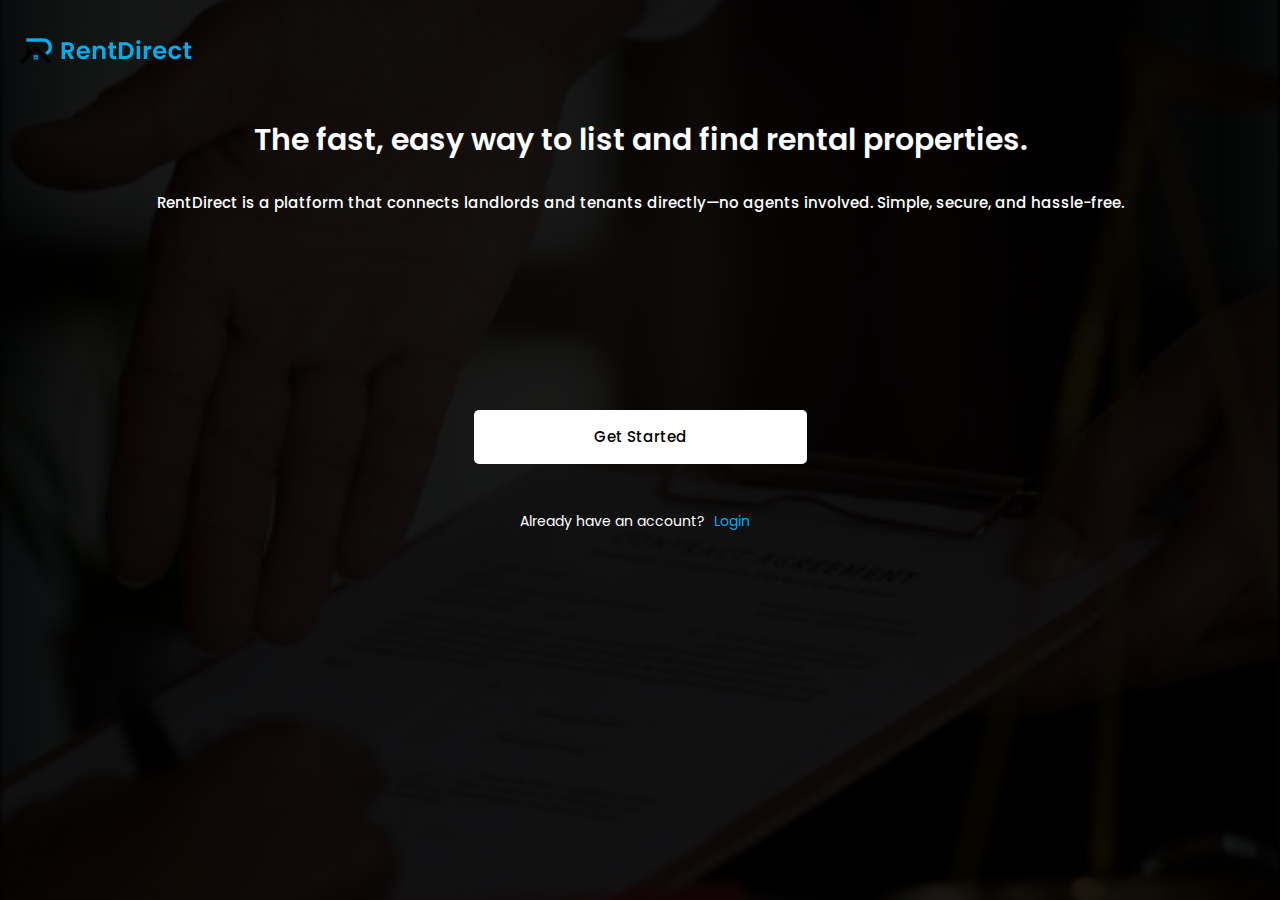
==== index.html @ 399e57b6 "main" ====
<!DOCTYPE html>
<html lang="en">
<head>
    <meta charset="UTF-8">
    <meta name="viewport" content="width=device-width, initial-scale=1.0">
    <link rel="stylesheet" href="styles.css">
    <link rel="icon" href="Frame 1171276076.png">
    <link rel="preconnect" href="https://fonts.googleapis.com">
<link rel="preconnect" href="https://fonts.gstatic.com" crossorigin>
<link href="https://fonts.googleapis.com/css2?family=Poppins:ital,wght@0,100;0,200;0,300;0,400;0,500;0,600;0,700;0,800;0,900;1,100;1,200;1,300;1,400;1,500;1,600;1,700;1,800;1,900&display=swap" rel="stylesheet">
    <title >RentDirect - Landing page</title>
</head>
<body>
    <img src="Assets/images/rentDirect.png" alt="rentdirect logo" class="logo" >

    <section class="main">
        <div class="head">
            <h2>The fast, easy way to list and find rental properties.</h2>
            <p>RentDirect is a platform that connects landlords and tenants directly—no agents involved. Simple, secure, and hassle-free.</p>
        </div>
        <div class="bottom">
            <a href="tenant.html"><p class="started">Get Started</p></a>
            <p class="login-1">Already have an account? <a href="login.html" class="login">Login </a></p>
        </div>
    </section>
</body>
</html>
---- styles.css ----
* {
    padding: 0;
    margin: 0;
    box-sizing: border-box;
}

html {
    font-size: 62.5%;
}

body {
    background-image: url(Assets/images/California-Tenant-Rights\ 1.png);
    background-size: cover;
    background-repeat: no-repeat;
    background-position: center center;
    height: 100vh;
    background-color: rgba(0, 0, 0, 0.9);

}

body::before {
    content: "";
    position: absolute;
    top: 0;
    left: 0;
    width: 100%;
    height: 100%;
    background-color: rgba(0, 0, 0, 0.9);
    z-index: 1;
}

body a, img, /*.head, .bottom*/ section{
    position: relative;
    z-index: 2;
}

.logo {
    padding: 3rem 2rem;
    gap: 8px;
}

.main {
    display: flex;
    justify-content: center;
    align-items: center;
    flex-direction: column;
    gap: 10rem;
    flex-wrap: wrap;
    margin: a;
}

.head, .bottom {
    text-align: center;

}

.head {
    display: flex;
    justify-content: left;
    align-items: center;
    flex-direction: column;
}

.bottom {
    display: flex;
    justify-content: center;
    align-items: center;
    flex-direction: column;
    margin-top: 5rem;
}

@media (max-width: 390px) {
    .bottom {
        margin-top: 12rem;
    }
}

h2, p {
    font-family: "Poppins", sans-serif;
    font-weight: 500;
    font-style: normal;
    color: rgba(255, 255, 255, 1);
    text-align: left;
    padding: 1.5rem;
}

h2 {
    font-weight: 600;
    font-size: 3rem;
    line-height: 4.2rem;
    
}

p {
    font-size: 1.5rem;
    line-height: 2.4rem;
    letter-spacing: 1%;
}

.started {
    background-color: rgba(255, 255, 255, 1);
    color: rgb(0, 0, 0);
    /* min-height: 55px;
    min-width: 350px; */
    border-radius: 5px;
    text-align: center;
    padding: 1.5rem 12rem;
    margin: 3rem;
}

.started:active {
    background-color: rgba(0, 174, 239, 1);
    color: rgba(255, 255, 255, 1);
}

a {
    text-decoration: none;
}

.login, .login-1 {
    padding-left: 5px;
    font-weight: 400;
    font-size: 1.4rem;
}

.login {
    color: rgba(0, 174, 239, 1);
}
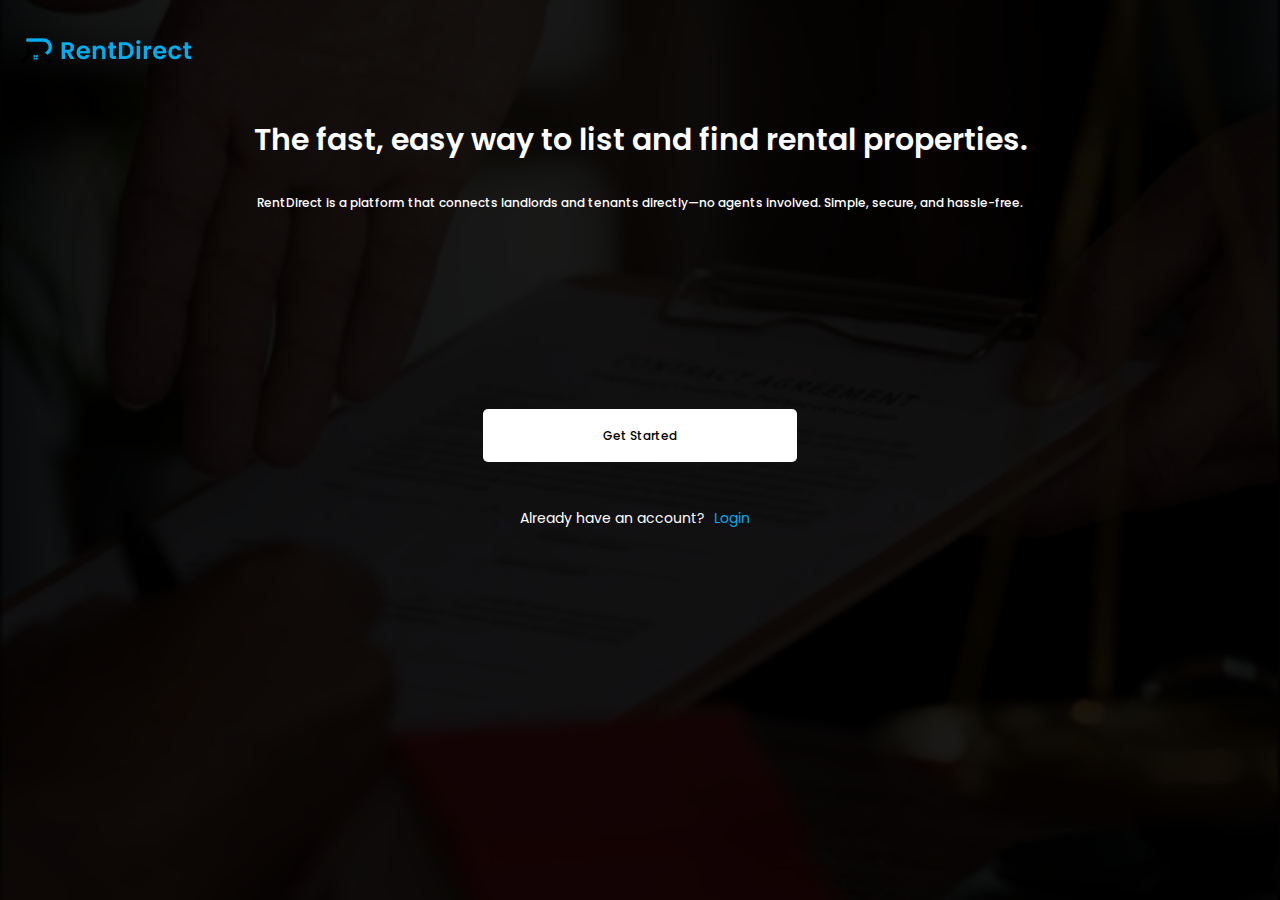
==== commit 45198576: "final" ====
--- a/index.html
+++ b/index.html
@@ -11,6 +11,9 @@
     <title >RentDirect - Landing page</title>
 </head>
 <body>
+    <nav>
+        
+    </nav>
     <img src="Assets/images/rentDirect.png" alt="rentdirect logo" class="logo" >
 
     <section class="main">
@@ -19,7 +22,7 @@
             <p>RentDirect is a platform that connects landlords and tenants directly—no agents involved. Simple, secure, and hassle-free.</p>
         </div>
         <div class="bottom">
-            <a href="tenant.html"><p class="started">Get Started</p></a>
+            <a href="signup.html"><p class="started">Get Started</p></a>
             <p class="login-1">Already have an account? <a href="login.html" class="login">Login </a></p>
         </div>
     </section>
--- a/styles.css
+++ b/styles.css
@@ -13,7 +13,7 @@
     background-size: cover;
     background-repeat: no-repeat;
     background-position: center center;
-    height: 100vh;
+    height: 100%;
     background-color: rgba(0, 0, 0, 0.9);
 
 }
@@ -46,7 +46,6 @@
     flex-direction: column;
     gap: 10rem;
     flex-wrap: wrap;
-    margin: a;
 }
 
 .head, .bottom {
@@ -92,8 +91,8 @@
 }
 
 p {
-    font-size: 1.5rem;
-    line-height: 2.4rem;
+    font-size: 1.2rem;
+    line-height: 2.3rem;
     letter-spacing: 1%;
 }
 
